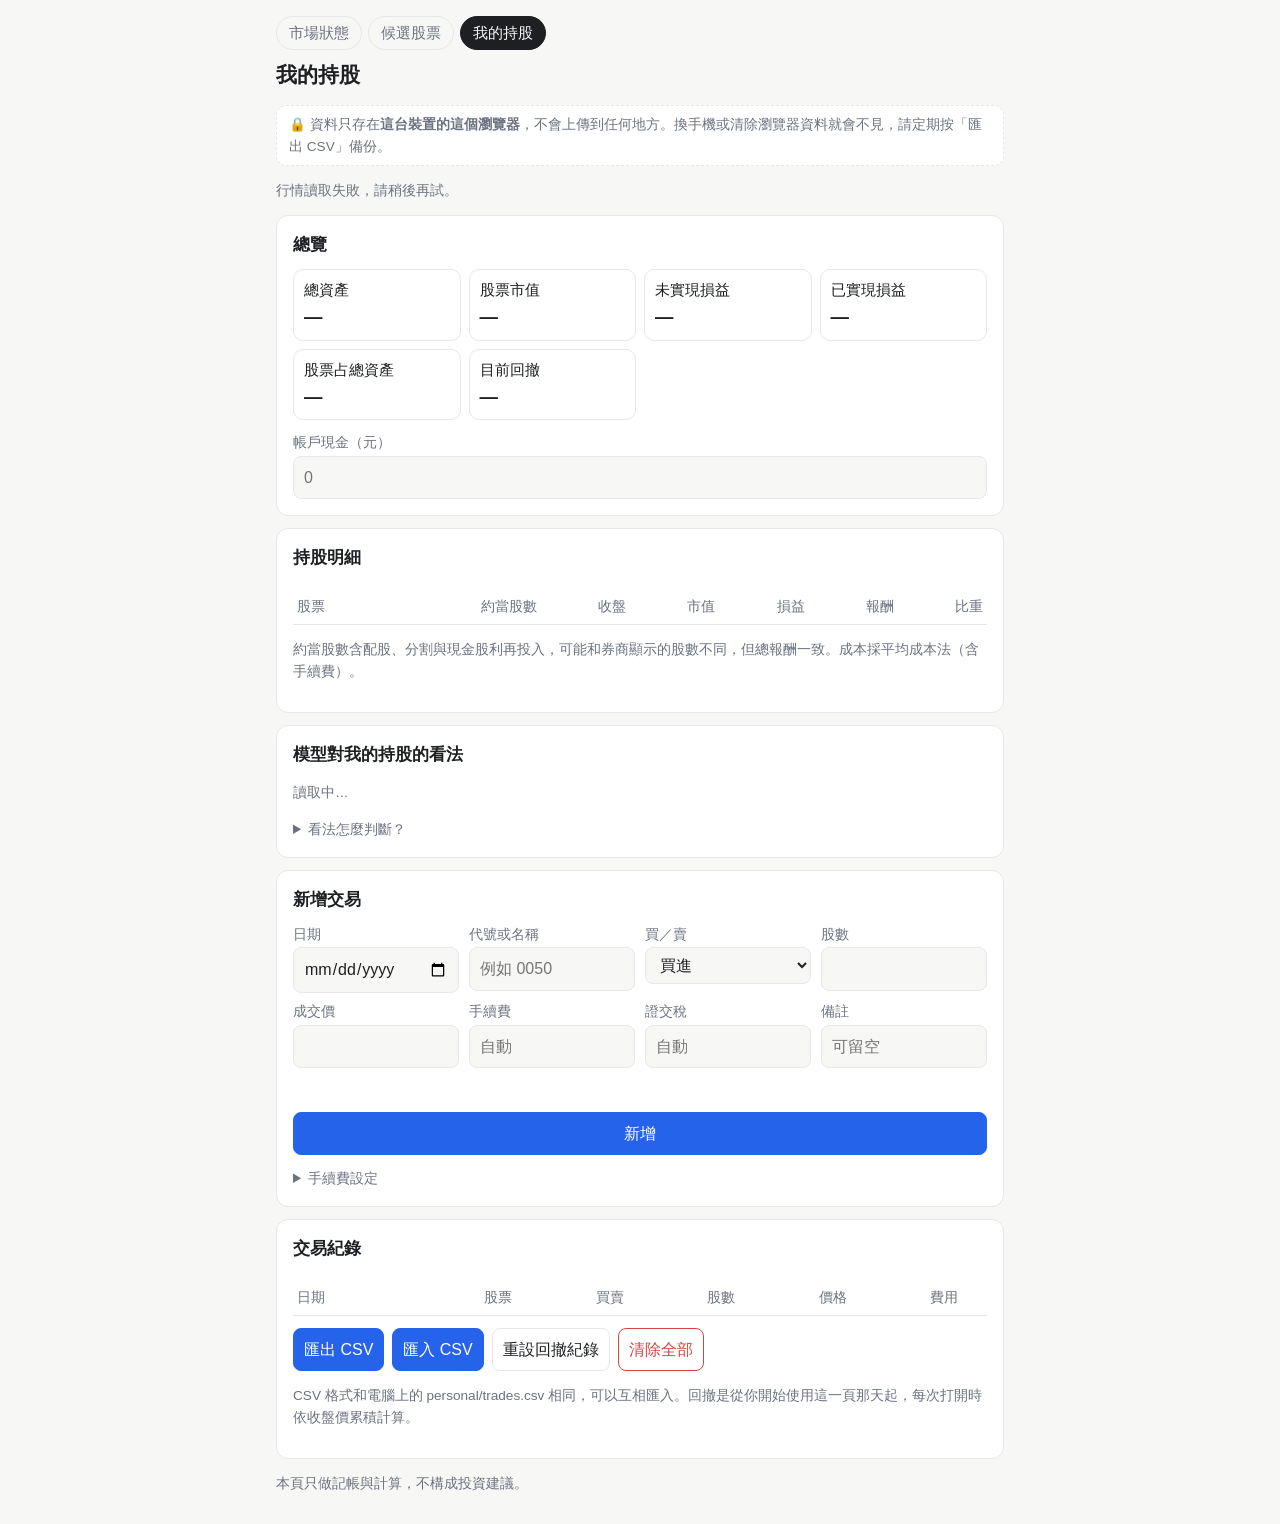
==== frontend/holdings.html @ 9d93567c "Add candidate stocks, holdings page, reasons and holding advice - Candidates (spec STEP 05B/07/08): " ====
<!doctype html>
<html lang="zh-Hant">
<head>
<meta charset="utf-8">
<meta name="viewport" content="width=device-width,initial-scale=1">
<meta name="robots" content="noindex">
<title>我的持股</title>
<link rel="stylesheet" href="style.css">
</head>
<body>
<main>
  <nav class="nav"><a href="index.html">市場狀態</a><a href="picks.html">候選股票</a><a href="holdings.html" class="active">我的持股</a></nav>
  <h1>我的持股</h1>
  <p class="note privacy">🔒 資料只存在<b>這台裝置的這個瀏覽器</b>，不會上傳到任何地方。換手機或清除瀏覽器資料就會不見，請定期按「匯出 CSV」備份。</p>
  <p class="meta" id="price-date">讀取行情中…</p>

  <section class="card">
    <h2>總覽</h2>
    <div class="kpis">
      <div class="kpi">總資產<b id="k-total">—</b></div>
      <div class="kpi">股票市值<b id="k-value">—</b></div>
      <div class="kpi">未實現損益<b id="k-unreal">—</b></div>
      <div class="kpi">已實現損益<b id="k-real">—</b></div>
      <div class="kpi">股票占總資產<b id="k-ratio">—</b></div>
      <div class="kpi">目前回撤<b id="k-dd">—</b><small id="k-mdd"></small></div>
    </div>
    <div id="warnings"></div>
    <label class="row">帳戶現金（元）
      <input type="number" id="cash" min="0" step="1" inputmode="numeric" placeholder="0">
    </label>
  </section>

  <section class="card">
    <h2>持股明細</h2>
    <div class="scroll">
      <table id="holdings">
        <thead><tr><th>股票</th><th>約當股數</th><th>收盤</th><th>市值</th><th>損益</th><th>報酬</th><th>比重</th></tr></thead>
        <tbody></tbody>
      </table>
    </div>
    <p class="note">約當股數含配股、分割與現金股利再投入，可能和券商顯示的股數不同，但總報酬一致。成本採平均成本法（含手續費）。</p>
  </section>

  <section class="card">
    <h2>模型對我的持股的看法</h2>
    <p class="note" id="view-note">讀取中…</p>
    <div id="views"></div>
    <details>
      <summary>看法怎麼判斷？</summary>
      <ul class="note">
        <li><b>續抱</b>：模型分數在全市場前半段，且股價在季線（60 日平均）之上。</li>
        <li><b>留意</b>：模型分數在後半段，或股價跌破季線。</li>
        <li><b>考慮減碼</b>：模型分數在後 20%，而且股價跌破季線。</li>
        <li>ETF（例如 0050）和成交量太小的股票不在模型評分範圍。</li>
        <li>模型沒有通過歷史驗證門檻，看法只是參考；要不要買賣由你決定。</li>
      </ul>
    </details>
  </section>

  <section class="card">
    <h2>新增交易</h2>
    <form id="trade-form" class="form">
      <label>日期<input type="date" id="f-date" required></label>
      <label>代號或名稱<input id="f-code" list="codes" required autocomplete="off" placeholder="例如 0050"></label>
      <datalist id="codes"></datalist>
      <label>買／賣<select id="f-side"><option value="buy">買進</option><option value="sell">賣出</option></select></label>
      <label>股數<input type="number" id="f-shares" min="1" step="1" inputmode="numeric" required></label>
      <label>成交價<input type="number" id="f-price" min="0.01" step="0.01" inputmode="decimal" required></label>
      <label>手續費<input type="number" id="f-fee" min="0" step="1" inputmode="numeric" placeholder="自動"></label>
      <label>證交稅<input type="number" id="f-tax" min="0" step="1" inputmode="numeric" placeholder="自動"></label>
      <label>備註<input id="f-note" placeholder="可留空"></label>
      <p class="note full" id="f-hint"></p>
      <button type="submit" class="full">新增</button>
    </form>
    <details>
      <summary>手續費設定</summary>
      <label class="row">手續費折扣（1 = 無折扣，0.28 = 2.8 折）
        <input type="number" id="discount" min="0.01" max="1" step="0.01" inputmode="decimal">
      </label>
    </details>
  </section>

  <section class="card">
    <h2>交易紀錄</h2>
    <div class="scroll">
      <table id="trades">
        <thead><tr><th>日期</th><th>股票</th><th>買賣</th><th>股數</th><th>價格</th><th>費用</th><th></th></tr></thead>
        <tbody></tbody>
      </table>
    </div>
    <div class="buttons">
      <button type="button" id="export">匯出 CSV</button>
      <label class="button">匯入 CSV<input type="file" id="import" accept=".csv,text/csv" hidden></label>
      <button type="button" id="reset-history" class="secondary">重設回撤紀錄</button>
      <button type="button" id="clear" class="danger">清除全部</button>
    </div>
    <p class="note">CSV 格式和電腦上的 personal/trades.csv 相同，可以互相匯入。回撤是從你開始使用這一頁那天起，每次打開時依收盤價累積計算。</p>
  </section>

  <p class="note">本頁只做記帳與計算，不構成投資建議。</p>
</main>
<script src="holdings.js"></script>
</body>
</html>
---- frontend/style.css ----
:root {
  --bg: #f7f7f5; --card: #fff; --fg: #1d1f23; --muted: #6b7280; --line: #e5e7eb;
  --up: #d64545; --down: #2e9e5b; --s1: #2563eb; --s2: #e08a1e;
}
@media (prefers-color-scheme: dark) {
  :root { --bg: #121417; --card: #1b1e23; --fg: #e8eaed; --muted: #9aa0a6; --line: #2c3036; }
}
* { box-sizing: border-box; }
body {
  margin: 0; background: var(--bg); color: var(--fg);
  font: 15px/1.6 -apple-system, "Segoe UI", "Noto Sans TC", "PingFang TC", "Microsoft JhengHei", sans-serif;
}
main { max-width: 760px; margin: 0 auto; padding: 16px; }
h1 { font-size: 1.3rem; margin: .2em 0; }
h2 { font-size: 1.05rem; margin: 0 0 .6em; }
.card { background: var(--card); border: 1px solid var(--line); border-radius: 12px; padding: 16px; margin: 12px 0; }
.meta, .note { color: var(--muted); font-size: .85rem; }
.warn { color: #b45309; font-weight: 600; }
.regime { display: inline-block; padding: 2px 12px; border-radius: 999px; color: #fff; font-weight: 700; }
table { width: 100%; border-collapse: collapse; font-variant-numeric: tabular-nums; margin-top: 8px; }
th, td { padding: 6px 4px; border-bottom: 1px solid var(--line); text-align: right; }
th:first-child, td:first-child { text-align: left; }
th { color: var(--muted); font-weight: 500; font-size: .85rem; }
.up { color: var(--up); }
.down { color: var(--down); }
.kpis { display: grid; grid-template-columns: repeat(auto-fit, minmax(150px, 1fr)); gap: 8px; margin-top: 10px; }
.kpi { border: 1px solid var(--line); border-radius: 10px; padding: 8px 10px; }
.kpi b { display: block; font-size: 1.15rem; }
.chart { width: 100%; height: auto; display: block; }
.chart .grid { stroke: var(--line); }
.chart .tick { fill: var(--muted); font-size: 12px; }
.chart polyline { fill: none; stroke-width: 2; }
.chart .s1 { stroke: var(--s1); }
.chart .s2 { stroke: var(--s2); }
.legend span { display: inline-block; margin-right: 14px; font-size: .85rem; }
.legend i { display: inline-block; width: 12px; height: 3px; vertical-align: middle; margin-right: 4px; }
.legend i.s1 { background: var(--s1); }
.legend i.s2 { background: var(--s2); }

/* 導覽 */
.nav { display: flex; gap: 6px; margin-bottom: 8px; }
.nav a { padding: 4px 12px; border-radius: 999px; color: var(--muted); text-decoration: none; border: 1px solid var(--line); }
.nav a.active { background: var(--fg); color: var(--bg); border-color: var(--fg); }

/* 我的持股 */
.privacy { background: var(--card); border: 1px dashed var(--line); border-radius: 10px; padding: 8px 12px; }
.kpi small { display: block; color: var(--muted); font-size: .75rem; }
.scroll { overflow-x: auto; }
.scroll table { min-width: 520px; }
.form { display: grid; grid-template-columns: repeat(auto-fit, minmax(140px, 1fr)); gap: 8px 10px; }
.form label, .row { display: flex; flex-direction: column; font-size: .85rem; color: var(--muted); gap: 2px; }
.row { margin-top: 12px; }
.full { grid-column: 1 / -1; }
input, select, button, .button {
  font: inherit; font-size: 16px; padding: 8px 10px; border-radius: 8px;
  border: 1px solid var(--line); background: var(--bg); color: var(--fg);
}
button, .button { cursor: pointer; background: var(--s1); color: #fff; border-color: var(--s1); display: inline-block; text-align: center; }
button.secondary { background: transparent; color: var(--fg); border-color: var(--line); }
button.danger, .button.danger { background: transparent; color: var(--up); border-color: var(--up); }
button.small { font-size: .8rem; padding: 2px 8px; }
.buttons { display: flex; flex-wrap: wrap; gap: 8px; margin-top: 12px; }
details { margin-top: 12px; color: var(--muted); font-size: .9rem; }
.warn { margin: 6px 0; }

/* 候選股票 */
.notice ul { margin: 0 0 8px; padding-left: 1.2em; }
.notice li { margin: 4px 0; }
.pick-head { display: flex; justify-content: space-between; align-items: baseline; gap: 8px; flex-wrap: wrap; }
.pick-name { font-size: 1.1rem; }
.kpi span { color: var(--muted); font-size: .8rem; }
.calc { background: var(--bg); border-radius: 8px; padding: 8px 10px; font-size: .9rem; }
.terms dt { font-weight: 700; margin-top: 8px; }
.terms dd { margin: 2px 0 0; color: var(--muted); font-size: .9rem; }
.check { flex-direction: row !important; align-items: center; gap: 6px !important; }
.check input { width: auto; }
.section-title { font-size: 1.05rem; margin: 18px 4px 4px; }
.small-gap { margin-top: 8px; }
details.card summary { cursor: pointer; font-weight: 700; }

/* 推薦理由 */
.why { border-top: 1px solid var(--line); margin-top: 8px; padding-top: 6px; }
.why ul { margin: 2px 0 6px; padding-left: 1.2em; font-size: .9rem; }
.why-title { margin: 6px 0 0; font-weight: 700; font-size: .9rem; }
.why .checks { list-style: none; padding-left: 0; color: var(--muted); }
.why .checks li.ok { color: var(--fg); }
.advice { display: inline-block; padding: 1px 8px; border-radius: 999px; font-size: .8rem; font-weight: 700; color: #fff; }
.advice.keep { background: #2563eb; } .advice.watch { background: #e08a1e; } .advice.reduce { background: #d64545; }
.advice.none { background: #8a8f98; }
.view { border-top: 1px solid var(--line); padding: 6px 0; }
.view p { margin: 4px 0; }
.view ul { margin: 2px 0; padding-left: 1.2em; }
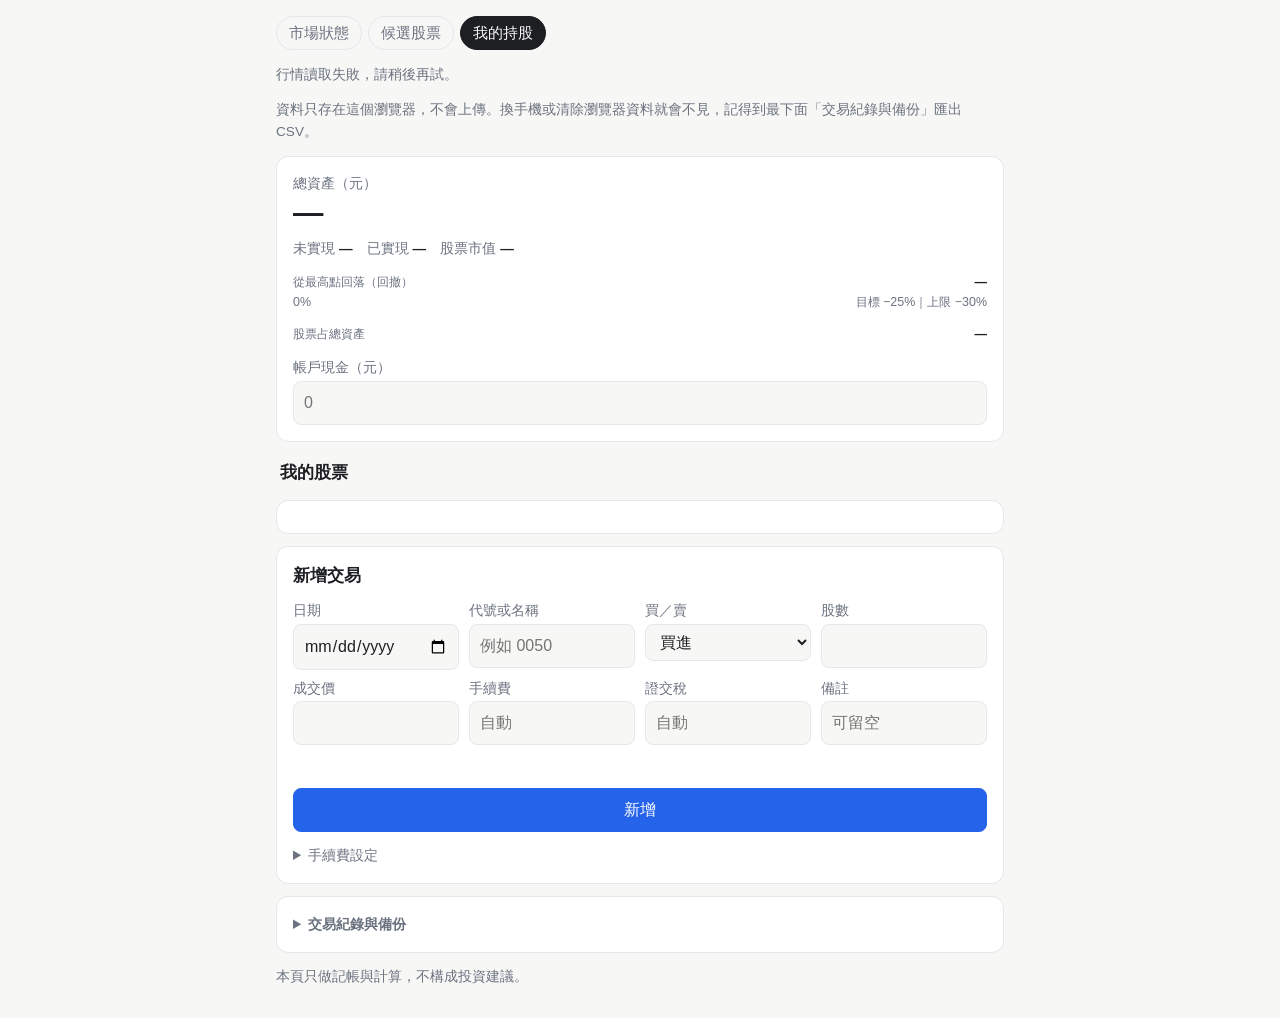
==== commit cbc99bb5: "Redesign site: verdict first, traffic light, rings and range bars, exit alerts, details collapsed" ====
--- a/frontend/holdings.html
+++ b/frontend/holdings.html
@@ -5,57 +5,44 @@
 <meta name="viewport" content="width=device-width,initial-scale=1">
 <meta name="robots" content="noindex">
 <title>我的持股</title>
+<link rel="manifest" href="manifest.webmanifest">
+<link rel="apple-touch-icon" href="apple-touch-icon.png">
+<link rel="icon" href="icon-192.png">
+<meta name="theme-color" content="#2563eb">
+<meta name="apple-mobile-web-app-capable" content="yes">
+<meta name="apple-mobile-web-app-title" content="台股">
 <link rel="stylesheet" href="style.css">
 </head>
 <body>
 <main>
   <nav class="nav"><a href="index.html">市場狀態</a><a href="picks.html">候選股票</a><a href="holdings.html" class="active">我的持股</a></nav>
-  <h1>我的持股</h1>
-  <p class="note privacy">🔒 資料只存在<b>這台裝置的這個瀏覽器</b>，不會上傳到任何地方。換手機或清除瀏覽器資料就會不見，請定期按「匯出 CSV」備份。</p>
   <p class="meta" id="price-date">讀取行情中…</p>
+  <p class="subtle">資料只存在這個瀏覽器，不會上傳。換手機或清除瀏覽器資料就會不見，記得到最下面「交易紀錄與備份」匯出 CSV。</p>
 
   <section class="card">
-    <h2>總覽</h2>
-    <div class="kpis">
-      <div class="kpi">總資產<b id="k-total">—</b></div>
-      <div class="kpi">股票市值<b id="k-value">—</b></div>
-      <div class="kpi">未實現損益<b id="k-unreal">—</b></div>
-      <div class="kpi">已實現損益<b id="k-real">—</b></div>
-      <div class="kpi">股票占總資產<b id="k-ratio">—</b></div>
-      <div class="kpi">目前回撤<b id="k-dd">—</b><small id="k-mdd"></small></div>
+    <p class="subtle" style="margin:0">總資產（元）</p>
+    <div class="big-num" id="k-total">—</div>
+    <div class="facts">
+      <span>未實現 <b id="k-unreal">—</b></span>
+      <span>已實現 <b id="k-real">—</b></span>
+      <span>股票市值 <b id="k-value">—</b></span>
     </div>
+    <div class="bar-labels" style="margin-top:14px"><span>從最高點回落（回撤）</span><b id="k-dd">—</b></div>
+    <div id="dd-bar"></div>
+    <div class="bar-labels"><span>0%</span><span id="dd-note">目標 −25%｜上限 −30%</span></div>
+    <div class="bar-labels" style="margin-top:12px"><span>股票占總資產</span><b id="k-ratio">—</b></div>
+    <div id="ratio-bar"></div>
+    <div class="bar-labels"><span id="ratio-note"></span></div>
     <div id="warnings"></div>
     <label class="row">帳戶現金（元）
       <input type="number" id="cash" min="0" step="1" inputmode="numeric" placeholder="0">
     </label>
   </section>
 
-  <section class="card">
-    <h2>持股明細</h2>
-    <div class="scroll">
-      <table id="holdings">
-        <thead><tr><th>股票</th><th>約當股數</th><th>收盤</th><th>市值</th><th>損益</th><th>報酬</th><th>比重</th></tr></thead>
-        <tbody></tbody>
-      </table>
-    </div>
-    <p class="note">約當股數含配股、分割與現金股利再投入，可能和券商顯示的股數不同，但總報酬一致。成本採平均成本法（含手續費）。</p>
-  </section>
-
-  <section class="card">
-    <h2>模型對我的持股的看法</h2>
-    <p class="note" id="view-note">讀取中…</p>
-    <div id="views"></div>
-    <details>
-      <summary>看法怎麼判斷？</summary>
-      <ul class="note">
-        <li><b>續抱</b>：模型分數在全市場前半段，且股價在季線（60 日平均）之上。</li>
-        <li><b>留意</b>：模型分數在後半段，或股價跌破季線。</li>
-        <li><b>考慮減碼</b>：模型分數在後 20%，而且股價跌破季線。</li>
-        <li>ETF（例如 0050）和成交量太小的股票不在模型評分範圍。</li>
-        <li>模型沒有通過歷史驗證門檻，看法只是參考；要不要買賣由你決定。</li>
-      </ul>
-    </details>
-  </section>
+  <h2 class="section-title">我的股票</h2>
+  <p class="subtle" id="view-note"></p>
+  <div id="cards"></div>
+  <div class="card" id="cards-help"></div>
 
   <section class="card">
     <h2>新增交易</h2>
@@ -80,8 +67,8 @@
     </details>
   </section>
 
-  <section class="card">
-    <h2>交易紀錄</h2>
+  <details class="card">
+    <summary><b>交易紀錄與備份</b></summary>
     <div class="scroll">
       <table id="trades">
         <thead><tr><th>日期</th><th>股票</th><th>買賣</th><th>股數</th><th>價格</th><th>費用</th><th></th></tr></thead>
@@ -95,10 +82,12 @@
       <button type="button" id="clear" class="danger">清除全部</button>
     </div>
     <p class="note">CSV 格式和電腦上的 personal/trades.csv 相同，可以互相匯入。回撤是從你開始使用這一頁那天起，每次打開時依收盤價累積計算。</p>
-  </section>
+  </details>
 
   <p class="note">本頁只做記帳與計算，不構成投資建議。</p>
 </main>
+<script src="ui.js"></script>
+<script src="chart.js"></script>
 <script src="holdings.js"></script>
 </body>
 </html>
--- a/frontend/style.css
+++ b/frontend/style.css
@@ -6,6 +6,7 @@
   :root { --bg: #121417; --card: #1b1e23; --fg: #e8eaed; --muted: #9aa0a6; --line: #2c3036; }
 }
 * { box-sizing: border-box; }
+[hidden] { display: none !important; }
 body {
   margin: 0; background: var(--bg); color: var(--fg);
   font: 15px/1.6 -apple-system, "Segoe UI", "Noto Sans TC", "PingFang TC", "Microsoft JhengHei", sans-serif;
@@ -90,3 +91,92 @@
 .view { border-top: 1px solid var(--line); padding: 6px 0; }
 .view p { margin: 4px 0; }
 .view ul { margin: 2px 0; padding-left: 1.2em; }
+.two-col { display: grid; grid-template-columns: 1fr 1fr; gap: 12px; }
+.two-col table { margin-top: 0; }
+button.small.secondary { margin: 6px 0; }
+
+/* ── 圖像化元件（ui.js）──────────────────────────────────────────── */
+:root { --tint: #eef2f7; --ok-bg: #e6eefc; --ok-fg: #1e4fbf; --warn-bg: #fdf1dc; --warn-fg: #8a4b06;
+        --bad-bg: #fbe6e6; --bad-fg: #a12b2b; --good-bg: #e4f3ea; --good-fg: #1f6b3a; }
+@media (prefers-color-scheme: dark) {
+  :root { --tint: #23272e; --ok-bg: #1d2b45; --ok-fg: #9dbbf5; --warn-bg: #3a2a12; --warn-fg: #f2c27a;
+          --bad-bg: #3d1d1d; --bad-fg: #f3a0a0; --good-bg: #183223; --good-fg: #8fd3a8; }
+}
+.ico { width: 1.15em; height: 1.15em; vertical-align: -0.2em; flex: none; }
+.hero { display: flex; gap: 16px; align-items: center; }
+.hero .headline { font-size: 1.7rem; font-weight: 800; line-height: 1.2; }
+.hero .sub { color: var(--muted); font-size: .9rem; }
+.light { display: flex; flex-direction: column; gap: 6px; padding: 7px; border-radius: 14px; background: var(--tint); }
+.light i { width: 20px; height: 20px; border-radius: 50%; background: var(--line); opacity: .5; }
+.light i.on { opacity: 1; }
+.light i.red.on { background: #d64545; } .light i.yellow.on { background: #e8a317; } .light i.green.on { background: #2e9e5b; }
+.c-red { color: #d64545; } .c-yellow { color: #c98a0b; } .c-green { color: #2e9e5b; } .c-gray { color: var(--muted); }
+.bar { position: relative; height: 12px; border-radius: 6px; background: var(--line); margin: 10px 0 4px; }
+.bar .fill, .bar .band { position: absolute; top: 0; bottom: 0; left: 0; border-radius: 6px; background: var(--s1); }
+.bar .band { background: rgba(214, 69, 69, .35); }
+.bar .band.loss { background: rgba(46, 158, 91, .35); }
+.bar .band.danger { background: rgba(214, 69, 69, .30); border-radius: 6px 0 0 6px; }
+.bar .mark { position: absolute; top: -5px; width: 3px; height: 22px; border-radius: 2px; transform: translateX(-50%); background: var(--fg); }
+.bar .mark.mid { background: var(--up); }
+.bar .mark.line { background: #d64545; }
+.bar .mark.peak { background: var(--muted); }
+.bar .dot { position: absolute; top: -5px; width: 22px; height: 22px; border-radius: 50%; transform: translateX(-50%);
+            background: var(--fg); border: 4px solid var(--card); }
+.bar-labels { display: flex; justify-content: space-between; gap: 6px; font-size: .78rem; color: var(--muted); font-variant-numeric: tabular-nums; }
+.bar-labels b { color: var(--fg); font-weight: 600; }
+.tiles { display: grid; grid-template-columns: repeat(3, minmax(0, 1fr)); gap: 8px; margin-top: 12px; }
+.tile { background: var(--tint); border-radius: 12px; padding: 10px 6px; text-align: center; font-size: .82rem; color: var(--muted); }
+.tile .ico { width: 28px; height: 28px; display: block; margin: 0 auto 2px; }
+.tile b { display: block; color: var(--fg); font-size: .95rem; }
+.chip { display: inline-flex; align-items: center; gap: 3px; padding: 2px 9px; border-radius: 999px; font-size: .8rem;
+        background: var(--tint); color: var(--muted); margin: 2px 4px 2px 0; white-space: nowrap; font-weight: 600; }
+.chip.ok, .chip.info { background: var(--ok-bg); color: var(--ok-fg); }
+.chip.warn { background: var(--warn-bg); color: var(--warn-fg); }
+.chip.bad { background: var(--bad-bg); color: var(--bad-fg); }
+.chip.good { background: var(--good-bg); color: var(--good-fg); }
+.chip.big { font-size: .9rem; padding: 4px 12px; }
+.ring .ring-bg { fill: none; stroke: var(--line); stroke-width: 7; }
+.ring .ring-fg { fill: none; stroke: var(--up); stroke-width: 7; stroke-linecap: round; }
+.ring text { fill: var(--fg); font-size: 14px; font-weight: 700; }
+details.help { margin-top: 10px; font-size: .85rem; }
+details.help summary { cursor: pointer; color: var(--s1); list-style: none; display: inline-flex; align-items: center; gap: 4px; }
+details.help summary::-webkit-details-marker { display: none; }
+details.help ul { margin: 6px 0 0; padding-left: 1.2em; color: var(--muted); }
+details.help li { margin: 3px 0; }
+.banner { display: flex; gap: 10px; align-items: flex-start; border-radius: 12px; padding: 12px 14px; margin: 12px 0; font-size: .92rem; }
+.banner .ico { width: 22px; height: 22px; }
+.banner.bad { background: var(--bad-bg); color: var(--bad-fg); }
+.banner.warn { background: var(--warn-bg); color: var(--warn-fg); }
+.banner.info { background: var(--ok-bg); color: var(--ok-fg); }
+.big-num { font-size: 1.9rem; font-weight: 800; line-height: 1.15; font-variant-numeric: tabular-nums; }
+.row-list { display: flex; flex-direction: column; gap: 8px; }
+.line-item { display: grid; grid-template-columns: minmax(0, 1fr) auto; gap: 2px 10px; align-items: center;
+             padding: 8px 0; border-bottom: 1px solid var(--line); }
+.line-item:last-child { border-bottom: 0; }
+.line-item .name { font-weight: 700; }
+.line-item .side { text-align: right; font-variant-numeric: tabular-nums; }
+.line-item .minibar { grid-column: 1 / -1; height: 6px; border-radius: 3px; background: var(--line); overflow: hidden; }
+.line-item .minibar i { display: block; height: 100%; background: var(--s1); border-radius: 3px; }
+.ind-row { display: grid; grid-template-columns: 6.5em minmax(0, 1fr) 3.6em; gap: 8px; align-items: center; font-size: .85rem; margin: 5px 0; }
+.ind-row .track { position: relative; height: 10px; }
+.ind-row .track i { position: absolute; top: 0; bottom: 0; border-radius: 3px; }
+.ind-row .track .axis { left: 50%; width: 1px; background: var(--muted); border-radius: 0; }
+.ind-row .v { text-align: right; font-variant-numeric: tabular-nums; }
+.ind-row .n { overflow: hidden; text-overflow: ellipsis; white-space: nowrap; }
+.ret-grid { display: grid; grid-template-columns: minmax(0, 1.3fr) repeat(4, minmax(0, 1fr)); gap: 6px 4px; align-items: center;
+            font-size: .85rem; margin-top: 10px; font-variant-numeric: tabular-nums; }
+.ret-grid .h { color: var(--muted); font-size: .75rem; text-align: center; }
+.ret-grid .v { text-align: center; border-radius: 8px; padding: 3px 0; font-weight: 600; }
+.ret-grid .v.up { background: var(--bad-bg); } .ret-grid .v.down { background: var(--good-bg); }
+.pick-top { display: flex; gap: 12px; align-items: center; }
+.pick-top .ttl { flex: 1; min-width: 0; }
+.pick-top .ttl b { font-size: 1.1rem; display: block; }
+.facts { display: flex; flex-wrap: wrap; gap: 4px 14px; font-size: .85rem; color: var(--muted); margin-top: 8px; }
+.facts span { display: inline-flex; align-items: center; gap: 4px; }
+.facts b { color: var(--fg); }
+.hold-head { display: flex; justify-content: space-between; align-items: center; gap: 8px; }
+.hold-head b { font-size: 1.05rem; }
+.statusline { display: flex; align-items: center; gap: 8px; font-size: .9rem; }
+.statusline .ico { width: 20px; height: 20px; }
+.subtle { color: var(--muted); font-size: .85rem; }
+.ok-line { color: var(--good-fg); }
